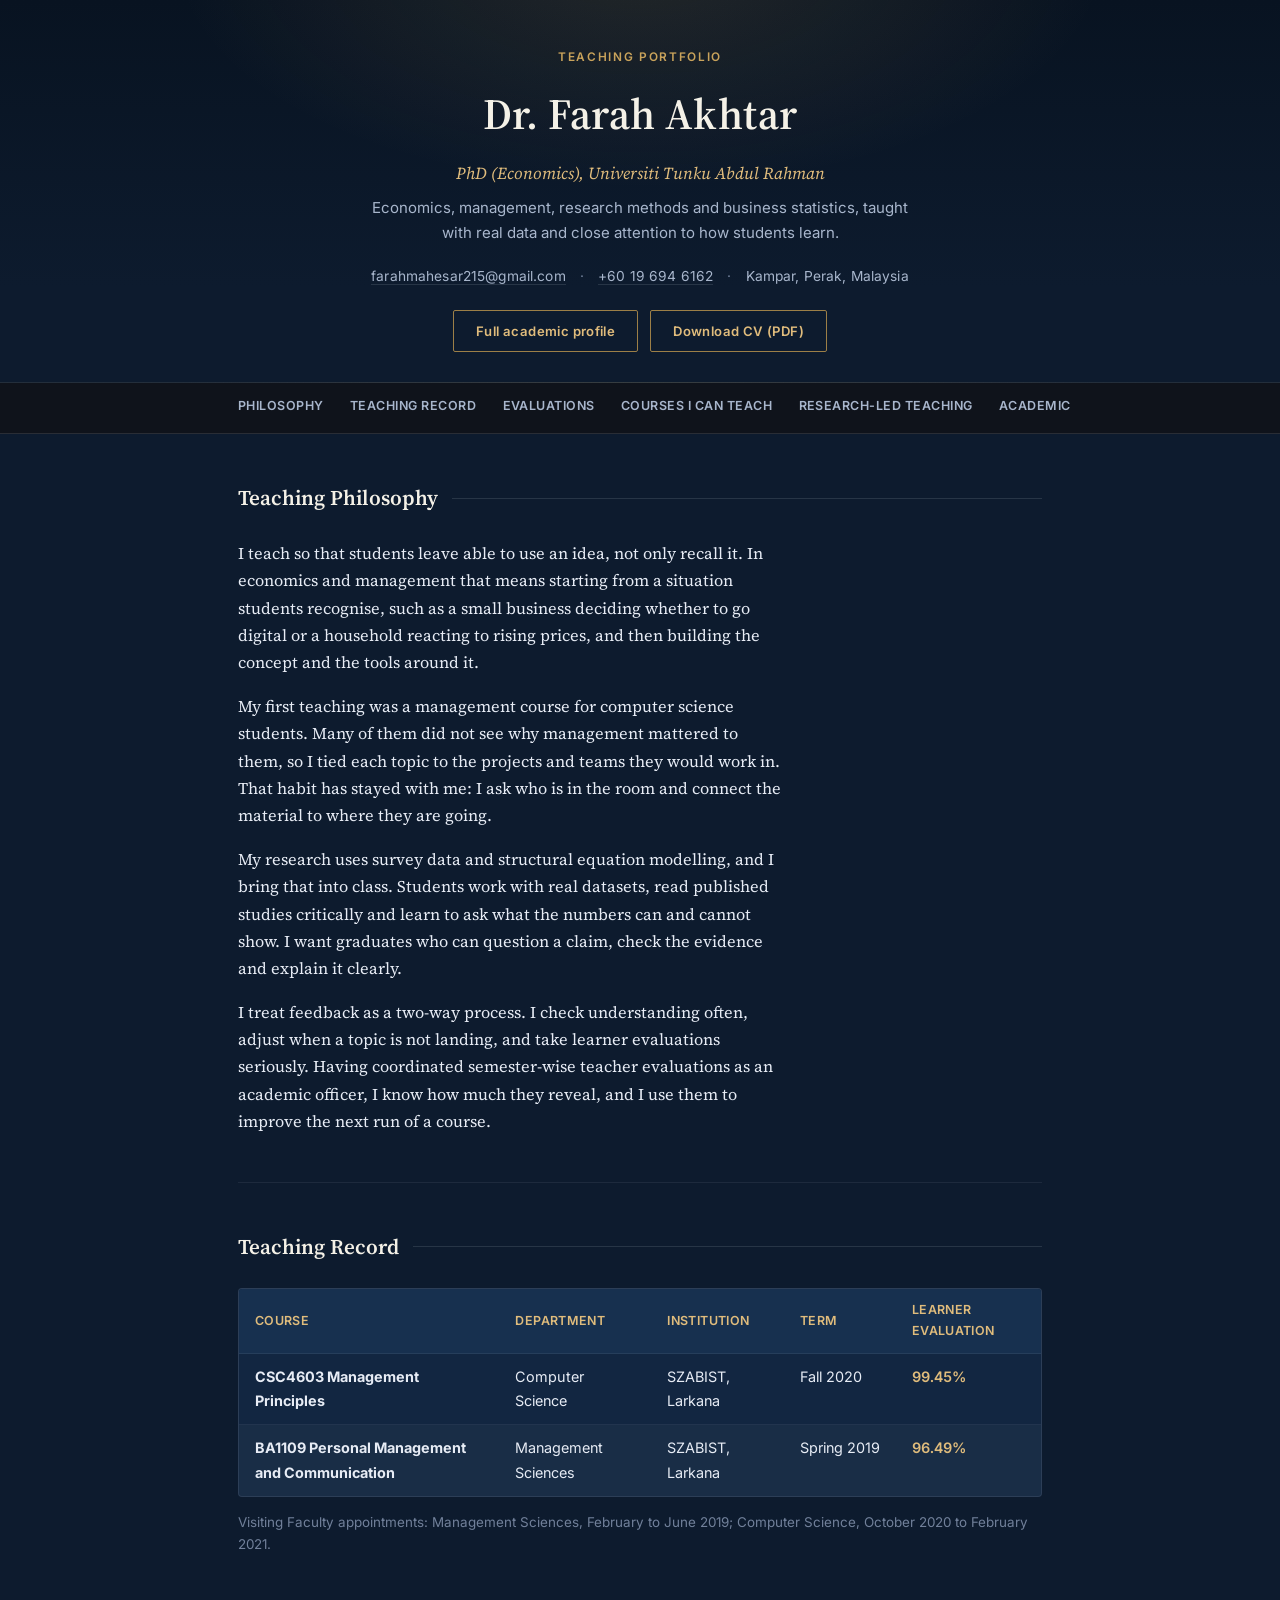
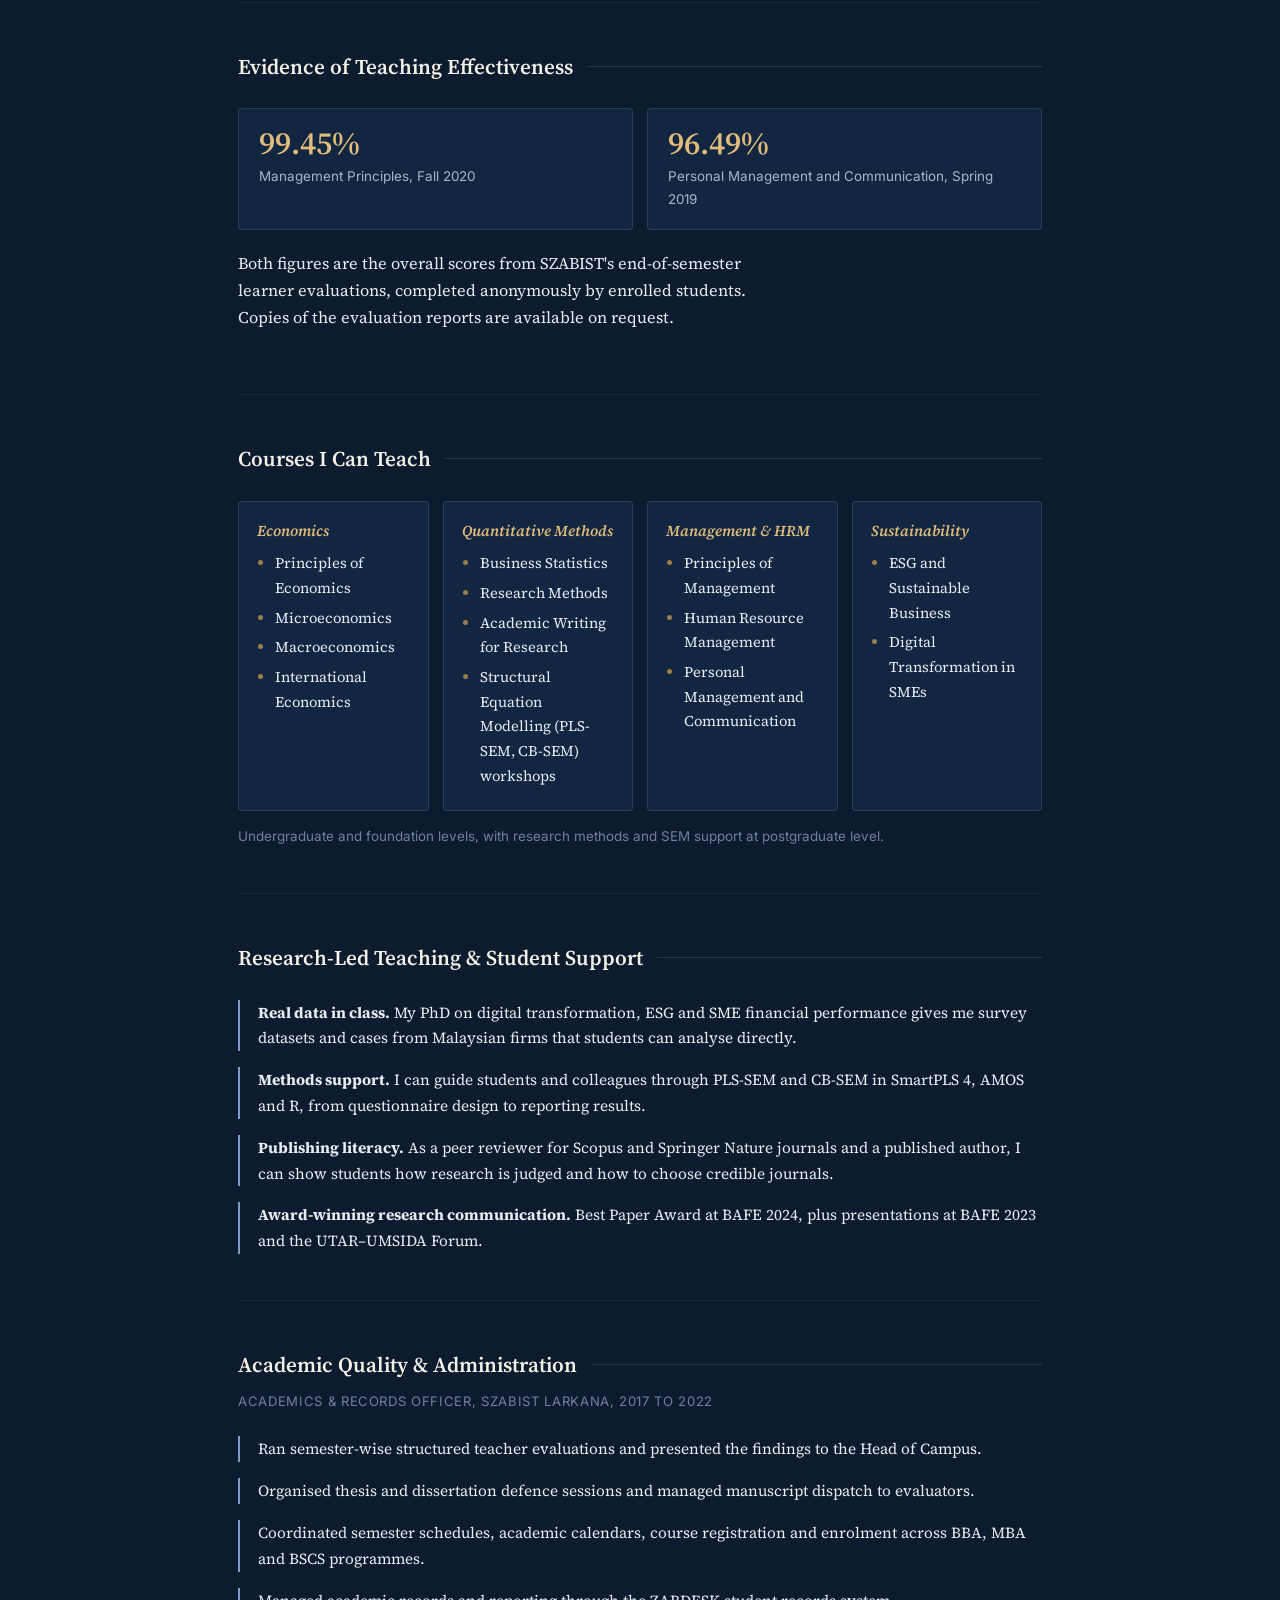
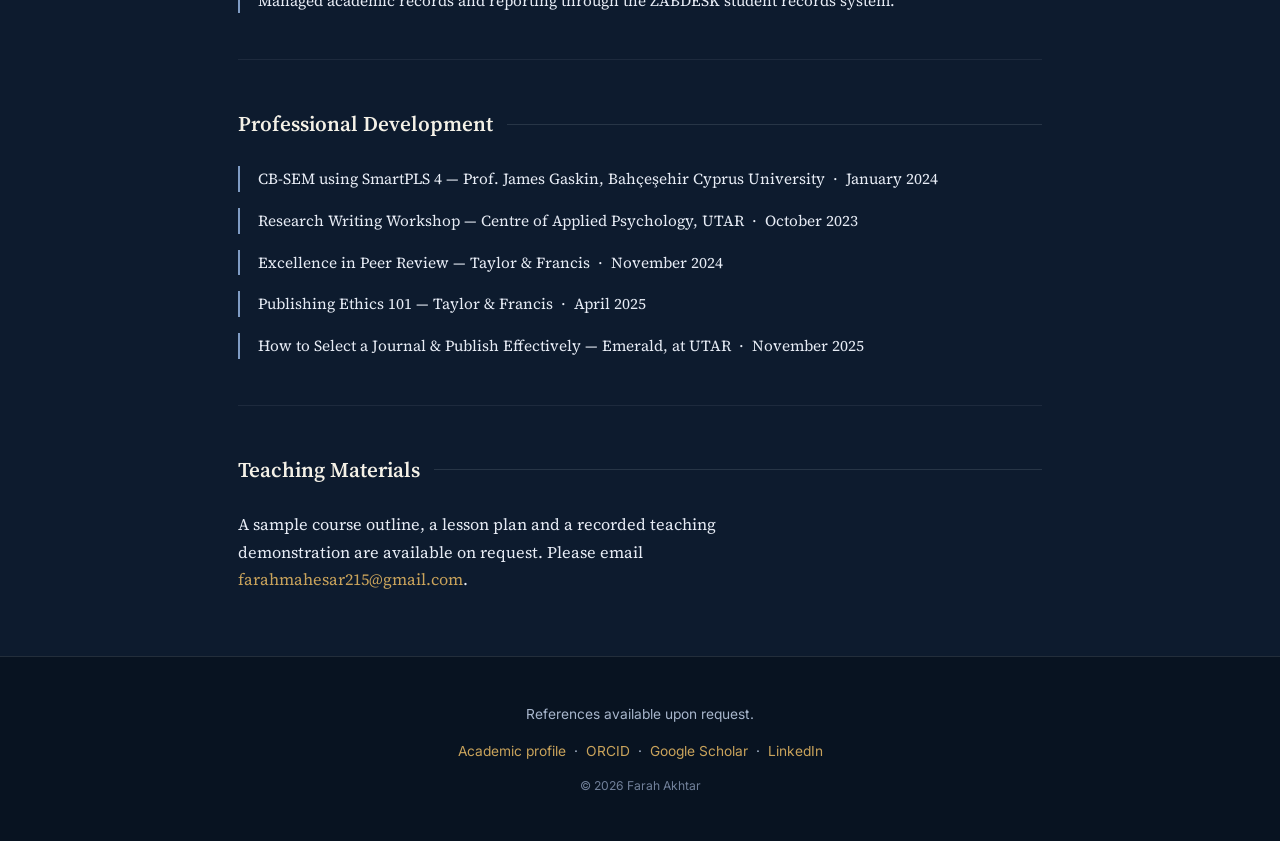
==== teaching.html @ a8b3e555 "Add teaching portfolio page and link it from the main profile Co-Authored-By: Claude Opus 5.5 <norep" ====
<!doctype html>
<html lang="en">
<head>
<meta charset="UTF-8">
<meta name="viewport" content="width=device-width, initial-scale=1.0">
<title>Farah Akhtar — Teaching Portfolio</title>
<meta name="description" content="Teaching portfolio of Dr. Farah Akhtar, PhD (Economics): teaching philosophy, teaching record, learner evaluations and courses she can teach.">
<link rel="preconnect" href="https://fonts.googleapis.com">
<link rel="preconnect" href="https://fonts.gstatic.com" crossorigin>
<link href="https://fonts.googleapis.com/css2?family=Source+Serif+4:ital,opsz,wght@0,8..60,400;0,8..60,500;0,8..60,600;0,8..60,700;1,8..60,400;1,8..60,500&family=Inter:wght@400;500;600&display=swap" rel="stylesheet">
<link rel="stylesheet" href="style.css">
<link rel="icon" href="data:image/svg+xml,<svg xmlns=%22http://www.w3.org/2000/svg%22 viewBox=%220 0 100 100%22><text y=%22.9em%22 font-size=%2290%22>📊</text></svg>">
</head>
<body>

<header class="hero hero--compact">
  <div class="wrap hero-inner">
    <p class="eyebrow">Teaching Portfolio</p>
    <h1>Dr. Farah Akhtar</h1>
    <p class="post">PhD (Economics), Universiti Tunku Abdul Rahman</p>
    <p class="tagline">Economics, management, research methods and business statistics, taught with real data and close attention to how students learn.</p>

    <p class="contact-line">
      <a href="mailto:farahmahesar215@gmail.com">farahmahesar215@gmail.com</a>
      <span aria-hidden="true">&middot;</span>
      <a href="tel:+60196946162">+60 19 694 6162</a>
      <span aria-hidden="true">&middot;</span>
      Kampar, Perak, Malaysia
    </p>

    <p class="hero-actions">
      <a class="resume-btn" href="index.html">Full academic profile</a>
      <a class="resume-btn" href="Farah-Akhtar-CV.pdf" download>Download CV (PDF)</a>
    </p>
  </div>
</header>

<nav class="subnav">
  <div class="wrap subnav-inner">
    <a href="#philosophy">Philosophy</a>
    <a href="#record">Teaching Record</a>
    <a href="#evidence">Evaluations</a>
    <a href="#courses">Courses I Can Teach</a>
    <a href="#research-led">Research-Led Teaching</a>
    <a href="#quality">Academic Quality</a>
    <a href="#development">Development</a>
    <a href="#materials">Materials</a>
  </div>
</nav>

<main class="wrap">

  <section id="philosophy" class="section">
    <h2>Teaching Philosophy</h2>
    <div class="prose">
      <p>
        I teach so that students leave able to use an idea, not only recall it. In economics and management
        that means starting from a situation students recognise, such as a small business deciding whether to
        go digital or a household reacting to rising prices, and then building the concept and the tools
        around it.
      </p>
      <p>
        My first teaching was a management course for computer science students. Many of them did not see why
        management mattered to them, so I tied each topic to the projects and teams they would work in. That
        habit has stayed with me: I ask who is in the room and connect the material to where they are going.
      </p>
      <p>
        My research uses survey data and structural equation modelling, and I bring that into class. Students
        work with real datasets, read published studies critically and learn to ask what the numbers can and
        cannot show. I want graduates who can question a claim, check the evidence and explain it clearly.
      </p>
      <p>
        I treat feedback as a two-way process. I check understanding often, adjust when a topic is not landing,
        and take learner evaluations seriously. Having coordinated semester-wise teacher evaluations as an
        academic officer, I know how much they reveal, and I use them to improve the next run of a course.
      </p>
    </div>
  </section>

  <section id="record" class="section">
    <h2>Teaching Record</h2>
    <div class="table-wrap"><table>
      <thead>
        <tr><th>Course</th><th>Department</th><th>Institution</th><th>Term</th><th>Learner evaluation</th></tr>
      </thead>
      <tbody>
        <tr>
          <td><strong>CSC4603 Management Principles</strong></td>
          <td>Computer Science</td>
          <td>SZABIST, Larkana</td>
          <td class="nowrap">Fall 2020</td>
          <td class="metric-cell">99.45%</td>
        </tr>
        <tr>
          <td><strong>BA1109 Personal Management and Communication</strong></td>
          <td>Management Sciences</td>
          <td>SZABIST, Larkana</td>
          <td class="nowrap">Spring 2019</td>
          <td class="metric-cell">96.49%</td>
        </tr>
      </tbody>
    </table></div>
    <p class="note">Visiting Faculty appointments: Management Sciences, February to June 2019; Computer Science, October 2020 to February 2021.</p>
  </section>

  <section id="evidence" class="section">
    <h2>Evidence of Teaching Effectiveness</h2>
    <div class="stat-row">
      <div class="stat-card">
        <span class="stat-num">99.45%</span>
        <span class="stat-label">Management Principles, Fall 2020</span>
      </div>
      <div class="stat-card">
        <span class="stat-num">96.49%</span>
        <span class="stat-label">Personal Management and Communication, Spring 2019</span>
      </div>
    </div>
    <p class="summary-text">
      Both figures are the overall scores from SZABIST's end-of-semester learner evaluations, completed
      anonymously by enrolled students. Copies of the evaluation reports are available on request.
    </p>
  </section>

  <section id="courses" class="section">
    <h2>Courses I Can Teach</h2>
    <div class="course-grid">
      <div class="course-group">
        <h3>Economics</h3>
        <ul>
          <li>Principles of Economics</li>
          <li>Microeconomics</li>
          <li>Macroeconomics</li>
          <li>International Economics</li>
        </ul>
      </div>
      <div class="course-group">
        <h3>Quantitative Methods</h3>
        <ul>
          <li>Business Statistics</li>
          <li>Research Methods</li>
          <li>Academic Writing for Research</li>
          <li>Structural Equation Modelling (PLS-SEM, CB-SEM) workshops</li>
        </ul>
      </div>
      <div class="course-group">
        <h3>Management &amp; HRM</h3>
        <ul>
          <li>Principles of Management</li>
          <li>Human Resource Management</li>
          <li>Personal Management and Communication</li>
        </ul>
      </div>
      <div class="course-group">
        <h3>Sustainability</h3>
        <ul>
          <li>ESG and Sustainable Business</li>
          <li>Digital Transformation in SMEs</li>
        </ul>
      </div>
    </div>
    <p class="note">Undergraduate and foundation levels, with research methods and SEM support at postgraduate level.</p>
  </section>

  <section id="research-led" class="section">
    <h2>Research-Led Teaching &amp; Student Support</h2>
    <ul class="award-list">
      <li><strong>Real data in class.</strong> My PhD on digital transformation, ESG and SME financial performance gives me survey datasets and cases from Malaysian firms that students can analyse directly.</li>
      <li><strong>Methods support.</strong> I can guide students and colleagues through PLS-SEM and CB-SEM in SmartPLS 4, AMOS and R, from questionnaire design to reporting results.</li>
      <li><strong>Publishing literacy.</strong> As a peer reviewer for Scopus and Springer Nature journals and a published author, I can show students how research is judged and how to choose credible journals.</li>
      <li><strong>Award-winning research communication.</strong> Best Paper Award at BAFE 2024, plus presentations at BAFE 2023 and the UTAR–UMSIDA Forum.</li>
    </ul>
  </section>

  <section id="quality" class="section">
    <h2>Academic Quality &amp; Administration</h2>
    <p class="section-sub">Academics &amp; Records Officer, SZABIST Larkana, 2017 to 2022</p>
    <ul class="award-list">
      <li>Ran semester-wise structured teacher evaluations and presented the findings to the Head of Campus.</li>
      <li>Organised thesis and dissertation defence sessions and managed manuscript dispatch to evaluators.</li>
      <li>Coordinated semester schedules, academic calendars, course registration and enrolment across BBA, MBA and BSCS programmes.</li>
      <li>Managed academic records and reporting through the ZABDESK student records system.</li>
    </ul>
  </section>

  <section id="development" class="section">
    <h2>Professional Development</h2>
    <ul class="award-list">
      <li>CB-SEM using SmartPLS 4 — Prof. James Gaskin, Bahçeşehir Cyprus University &nbsp;·&nbsp; January 2024</li>
      <li>Research Writing Workshop — Centre of Applied Psychology, UTAR &nbsp;·&nbsp; October 2023</li>
      <li>Excellence in Peer Review — Taylor &amp; Francis &nbsp;·&nbsp; November 2024</li>
      <li>Publishing Ethics 101 — Taylor &amp; Francis &nbsp;·&nbsp; April 2025</li>
      <li>How to Select a Journal &amp; Publish Effectively — Emerald, at UTAR &nbsp;·&nbsp; November 2025</li>
    </ul>
  </section>

  <section id="materials" class="section">
    <h2>Teaching Materials</h2>
    <p class="summary-text">
      A sample course outline, a lesson plan and a recorded teaching demonstration are available on request.
      Please email <a href="mailto:farahmahesar215@gmail.com">farahmahesar215@gmail.com</a>.
    </p>
  </section>

</main>

<footer class="site-footer">
  <div class="wrap">
    <p>References available upon request.</p>
    <p>
      <a href="index.html">Academic profile</a>
      &nbsp;·&nbsp;
      <a href="https://orcid.org/0009-0002-9436-4413" target="_blank" rel="noopener">ORCID</a>
      &nbsp;·&nbsp;
      <a href="https://scholar.google.com/citations?user=clqoToMAAAAJ&hl=en" target="_blank" rel="noopener">Google Scholar</a>
      &nbsp;·&nbsp;
      <a href="https://www.linkedin.com/in/farah-akhtar-ph-d-1b116936" target="_blank" rel="noopener">LinkedIn</a>
    </p>
    <p class="fine">&copy; <span id="year"></span> Farah Akhtar</p>
  </div>
</footer>

<script>document.getElementById('year').textContent = new Date().getFullYear();</script>
</body>
</html>
---- style.css ----
:root{
  --bg:#0d1b2e;
  --bg-alt:#122641;
  --bg-elevated:#17304f;
  --ink:#e7ecf5;
  --ink-soft:#a8b6cc;
  --ink-faint:#71809a;
  --gold:#c9a35b;
  --gold-bright:#e0bc7c;
  --gold-soft:#9c7f47;
  --rose:#7f9cc4;
  --line:rgba(231,236,245,.12);
  --line-soft:rgba(231,236,245,.07);
  --black:#081321;
  --max:860px;
  --radius:4px;
}

*{box-sizing:border-box}
html{scroll-behavior:smooth}
body{
  margin:0;
  background:var(--bg);
  color:var(--ink);
  font-family:'Source Serif 4',Georgia,'Times New Roman',serif;
  font-size:16px;
  line-height:1.68;
  -webkit-font-smoothing:antialiased;
}
h1,h2,h3{font-family:'Source Serif 4',Georgia,serif; margin:0; color:var(--ink); font-weight:600}
a{color:var(--gold); text-decoration:none; border-bottom:1px solid transparent}
a:hover{color:var(--gold-bright); border-bottom-color:var(--gold-bright)}
.wrap{max-width:var(--max); margin:0 auto; padding:0 28px}
.sans{font-family:'Inter',-apple-system,sans-serif}

/* ---------- Hero ---------- */
.hero{
  background:
    radial-gradient(720px 360px at 50% -12%, rgba(201,163,91,.14), transparent 65%),
    linear-gradient(180deg, var(--black), var(--bg) 75%);
  border-bottom:1px solid var(--line);
  padding:60px 0 34px;
}
.hero-inner{text-align:center}
.hero h1{
  font-size:clamp(2rem,4.5vw,2.7rem);
  font-weight:600;
  letter-spacing:.01em;
  color:#f4f1e7;
}
.post{
  margin:10px 0 2px;
  font-size:1.05rem;
  font-style:italic;
  color:var(--gold-bright);
}
.tagline{
  margin:6px auto 0;
  max-width:560px;
  color:var(--ink-soft);
  font-size:.94rem;
  font-family:'Inter',sans-serif;
}
.contact-line{
  font-family:'Inter',sans-serif;
  margin:20px 0 0;
  font-size:.86rem;
  color:var(--ink-soft);
  letter-spacing:.01em;
}
.contact-line span{color:var(--ink-faint); margin:0 10px}
.contact-line a{color:var(--ink-soft); border-bottom:1px solid var(--line)}
.contact-line a:hover{color:var(--gold-bright); border-bottom-color:var(--gold-bright)}
.contact-line.links{margin-top:8px}

.resume-btn{
  display:inline-block;
  margin-top:26px;
  font-family:'Inter',sans-serif;
  font-size:.82rem;
  font-weight:600;
  letter-spacing:.03em;
  color:var(--gold-bright);
  background:transparent;
  border:1px solid var(--gold-soft);
  border-radius:2px;
  padding:9px 22px;
  transition:background .15s ease, color .15s ease;
}
.resume-btn:hover{
  color:var(--black);
  background:var(--gold);
  border-color:var(--gold);
  border-bottom:1px solid var(--gold);
  text-decoration:none;
}

/* ---------- Subnav ---------- */
.subnav{
  position:sticky; top:0; z-index:20;
  background:rgba(17,19,25,.92);
  backdrop-filter:saturate(160%) blur(6px);
  border-bottom:1px solid var(--line);
}
.subnav-inner{
  display:flex; gap:26px; overflow-x:auto;
  padding:13px 28px;
  scrollbar-width:none;
  font-family:'Inter',sans-serif;
}
.subnav-inner::-webkit-scrollbar{display:none}
.subnav a{
  color:var(--ink-soft);
  font-size:.78rem;
  font-weight:600;
  letter-spacing:.04em;
  text-transform:uppercase;
  white-space:nowrap;
  border-bottom:1px solid transparent;
  padding-bottom:2px;
}
.subnav a:hover{color:var(--gold-bright); border-bottom-color:var(--gold-bright)}

/* ---------- Sections ---------- */
main{padding-bottom:20px}
.section{
  padding:46px 0;
  border-bottom:1px solid var(--line-soft);
}
.section:last-of-type{border-bottom:none}
.section h2{
  font-size:1.32rem;
  margin-bottom:24px;
  font-weight:600;
  display:flex;
  align-items:center;
  gap:14px;
  color:#f4f1e7;
}
.section h2::after{
  content:"";
  flex:1;
  height:1px;
  background:var(--line);
}
.section-sub{
  font-family:'Inter',sans-serif;
  color:var(--ink-faint);
  font-size:.82rem;
  text-transform:uppercase;
  letter-spacing:.05em;
  margin-top:-16px;
  margin-bottom:24px;
}
.summary-text{font-size:1.02rem; color:var(--ink); max-width:68ch}

/* ---------- Education ---------- */
.edu-item{
  padding:0 0 22px;
  margin-bottom:22px;
  border-bottom:1px dashed var(--line);
}
.edu-item:last-child{border-bottom:none; margin-bottom:0; padding-bottom:0}
.edu-item--compact{padding-bottom:14px; margin-bottom:14px}
.edu-head{display:flex; align-items:baseline; justify-content:space-between; gap:12px; flex-wrap:wrap}
.edu-item h3{font-size:1.08rem; font-weight:600}
.edu-meta{
  font-family:'Inter',sans-serif;
  color:var(--ink-soft);
  font-size:.85rem;
  margin:5px 0 10px;
}
.edu-note{color:var(--ink-faint); font-size:.88rem; font-family:'Inter',sans-serif}
.pill{
  font-family:'Inter',sans-serif;
  color:var(--gold-bright);
  font-size:.74rem;
  font-weight:600;
  letter-spacing:.04em;
  text-transform:uppercase;
  white-space:nowrap;
}

/* ---------- Tables ---------- */
.table-wrap{overflow-x:auto; border:1px solid var(--line); border-radius:var(--radius); background:var(--bg-alt)}
table{width:100%; border-collapse:collapse; font-size:.9rem; font-family:'Inter',sans-serif}
thead th{
  background:var(--bg-elevated);
  color:var(--gold-bright);
  text-align:left;
  font-weight:600;
  font-size:.78rem;
  letter-spacing:.03em;
  text-transform:uppercase;
  padding:11px 16px;
}
tbody td{padding:11px 16px; border-top:1px solid var(--line-soft); vertical-align:top; color:var(--ink)}
tbody tr:nth-child(even){background:rgba(234,230,218,.03)}

/* ---------- Experience ---------- */
.subsection-title{
  font-size:1.02rem;
  margin:30px 0 16px;
  color:var(--gold-bright);
  font-style:italic;
}
.job{
  padding:0 0 24px;
  margin-bottom:24px;
  border-bottom:1px dashed var(--line);
}
.job:last-child{border-bottom:none; margin-bottom:0; padding-bottom:0}
.job--compact{padding-bottom:18px}
.job-head{display:flex; justify-content:space-between; align-items:baseline; gap:16px; flex-wrap:wrap; margin-bottom:12px}
.job h3{font-size:1.04rem; font-weight:600}
.job-org{
  font-family:'Inter',sans-serif;
  color:var(--gold-bright);
  font-size:.85rem;
  margin:3px 0 0;
  font-weight:500;
}
.dates{
  font-family:'Inter',sans-serif;
  color:var(--ink-faint);
  font-size:.8rem;
  font-weight:600;
  white-space:nowrap;
}
.job ul{margin:0; padding-left:22px}
.job li{margin-bottom:9px; color:var(--ink); font-size:.98rem}
.job li:last-child{margin-bottom:0}
.job li::marker{color:var(--gold-soft)}

/* ---------- Publications & Awards ---------- */
.pub-list{
  list-style:none;
  counter-reset:pub;
  margin:0; padding:0;
  display:flex; flex-direction:column; gap:18px;
}
.pub-list li{
  counter-increment:pub;
  position:relative;
  padding-left:34px;
  font-size:.96rem;
  color:var(--ink);
}
.pub-list li::before{
  content:"[" counter(pub) "]";
  position:absolute; left:0; top:0;
  font-family:'Inter',sans-serif;
  font-size:.82rem;
  font-weight:600;
  color:var(--gold);
}
.pub-list li a{font-family:'Inter',sans-serif; font-size:.82rem}
.pub-tag{
  display:block;
  margin-top:4px;
  font-family:'Inter',sans-serif;
  font-size:.76rem;
  font-weight:600;
  letter-spacing:.02em;
  color:var(--gold);
}

.award-list{list-style:none; margin:0; padding:0; display:flex; flex-direction:column; gap:16px}
.award-list li{
  padding-left:18px;
  border-left:2px solid var(--rose);
  font-size:.96rem;
  color:var(--ink);
}

/* ---------- Certifications ---------- */
.cert-grid{
  display:grid;
  grid-template-columns:repeat(auto-fill, minmax(270px,1fr));
  gap:0;
  border-top:1px solid var(--line-soft);
}
.cert{
  padding:14px 16px 14px 0;
  border-bottom:1px solid var(--line-soft);
}
.cert-date{
  display:block;
  font-family:'Inter',sans-serif;
  font-size:.7rem;
  font-weight:600;
  letter-spacing:.04em;
  text-transform:uppercase;
  color:var(--gold);
  margin-bottom:5px;
}
.cert p{margin:0; font-size:.87rem; color:var(--ink-soft); line-height:1.5}

/* ---------- Technical proficiencies ---------- */
.tech-group{margin-bottom:24px}
.tech-group h3{
  font-size:.92rem;
  margin-bottom:10px;
  color:var(--gold-bright);
  font-style:italic;
  font-weight:600;
}
.tech-group tbody td:first-child{font-weight:600; width:34%; color:var(--ink)}

/* ---------- Languages ---------- */
.lang-row{display:flex; flex-wrap:wrap; gap:0; border-top:1px solid var(--line-soft); border-left:1px solid var(--line-soft)}
.lang{
  flex:1 1 150px;
  padding:16px 20px;
  text-align:center;
  border-right:1px solid var(--line-soft);
  border-bottom:1px solid var(--line-soft);
  background:var(--bg-alt);
}
.lang span{display:block; font-weight:600; color:var(--ink); font-size:1rem}
.lang small{font-family:'Inter',sans-serif; color:var(--ink-faint); font-size:.76rem; letter-spacing:.03em; text-transform:uppercase}

/* ---------- Footer ---------- */
.site-footer{
  background:var(--black);
  color:var(--ink-soft);
  padding:32px 0;
  text-align:center;
  font-size:.86rem;
  font-family:'Inter',sans-serif;
  border-top:1px solid var(--line);
}
.site-footer a{color:var(--gold); border-bottom-color:transparent}
.site-footer a:hover{color:var(--gold-bright); border-bottom-color:var(--gold-bright)}
.site-footer .fine{color:var(--ink-faint); font-size:.76rem; margin-top:10px}

/* ---------- Teaching portfolio ---------- */
.hero--compact{padding:48px 0 30px}
.eyebrow{
  font-family:'Inter',sans-serif;
  font-size:.74rem;
  font-weight:600;
  letter-spacing:.14em;
  text-transform:uppercase;
  color:var(--gold);
  margin:0 0 10px;
}
.hero-actions{display:flex; justify-content:center; gap:12px; flex-wrap:wrap; margin:0}
.hero-actions .resume-btn{margin-top:22px}
.prose p{max-width:68ch; margin:0 0 16px; font-size:1.02rem}
.prose p:last-child{margin-bottom:0}
.note{font-family:'Inter',sans-serif; color:var(--ink-faint); font-size:.84rem; margin:14px 0 0}
.nowrap{white-space:nowrap}
.metric-cell{font-weight:600; color:var(--gold-bright); white-space:nowrap; font-variant-numeric:tabular-nums}
.stat-row{display:grid; grid-template-columns:repeat(auto-fit, minmax(220px,1fr)); gap:14px; margin-bottom:20px}
.stat-card{
  background:var(--bg-alt);
  border:1px solid var(--line);
  border-radius:var(--radius);
  padding:18px 20px;
  display:flex; flex-direction:column; gap:6px;
}
.stat-num{font-size:2rem; font-weight:600; color:var(--gold-bright); line-height:1; font-variant-numeric:tabular-nums}
.stat-label{font-family:'Inter',sans-serif; font-size:.84rem; color:var(--ink-soft)}
.course-grid{display:grid; grid-template-columns:repeat(auto-fit, minmax(190px,1fr)); gap:14px}
.course-group{background:var(--bg-alt); border:1px solid var(--line); border-radius:var(--radius); padding:16px 18px; min-width:0}
.course-group h3{font-size:.95rem; color:var(--gold-bright); font-style:italic; margin-bottom:8px}
.course-group ul{margin:0; padding-left:18px}
.course-group li{font-size:.92rem; margin-bottom:5px}
.course-group li::marker{color:var(--gold-soft)}
.hero-inner > .resume-btn + .resume-btn{margin-left:10px}
.portfolio-link{margin-top:22px; font-family:'Inter',sans-serif; font-size:.9rem; font-weight:600}

/* ---------- Responsive ---------- */
@media (max-width:640px){
  .hero{padding:40px 0 24px}
  .section{padding:34px 0}
  .job-head, .edu-head{flex-direction:column; align-items:flex-start}
  .lang{flex:1 1 45%}
}

/* ---------- Print ---------- */
@media print{
  .subnav{display:none}
  body{background:#fff; color:#000}
  .hero{background:#fff}
  .section{break-inside:avoid; border-bottom:none}
}
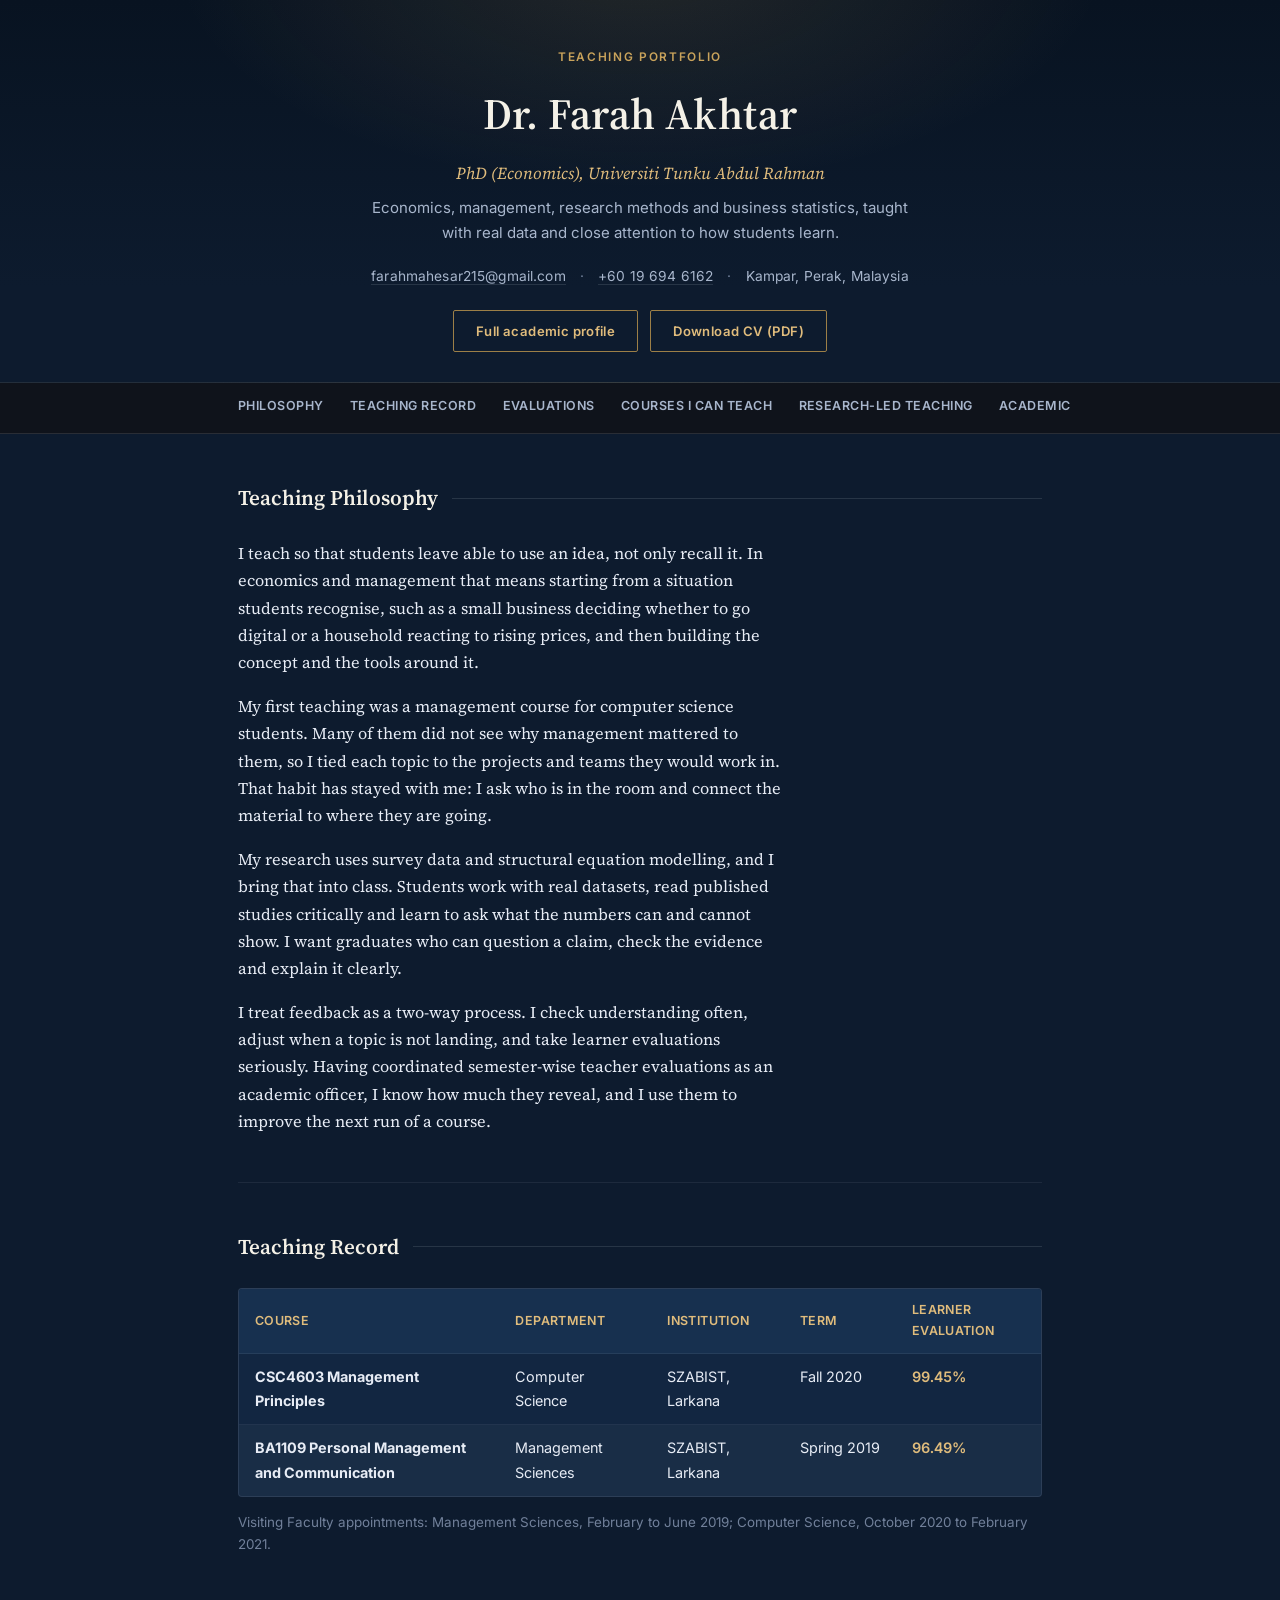
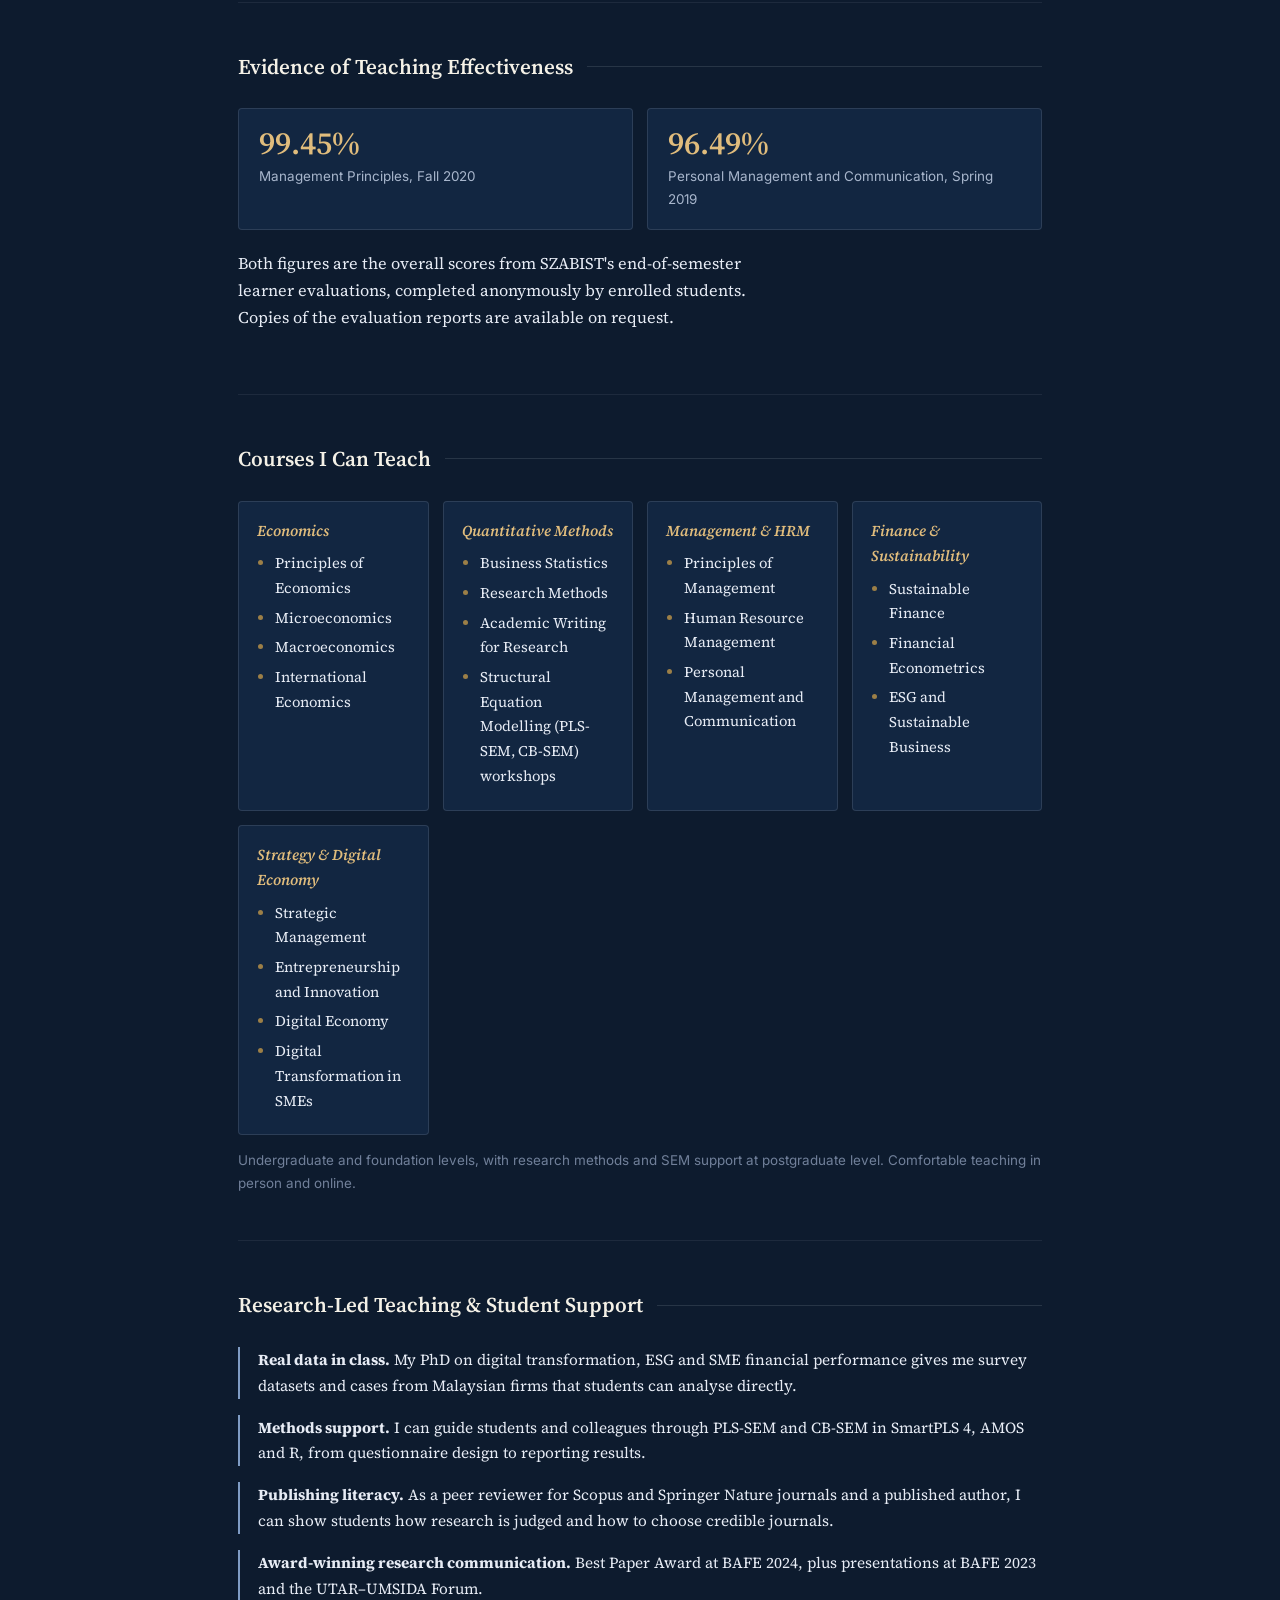
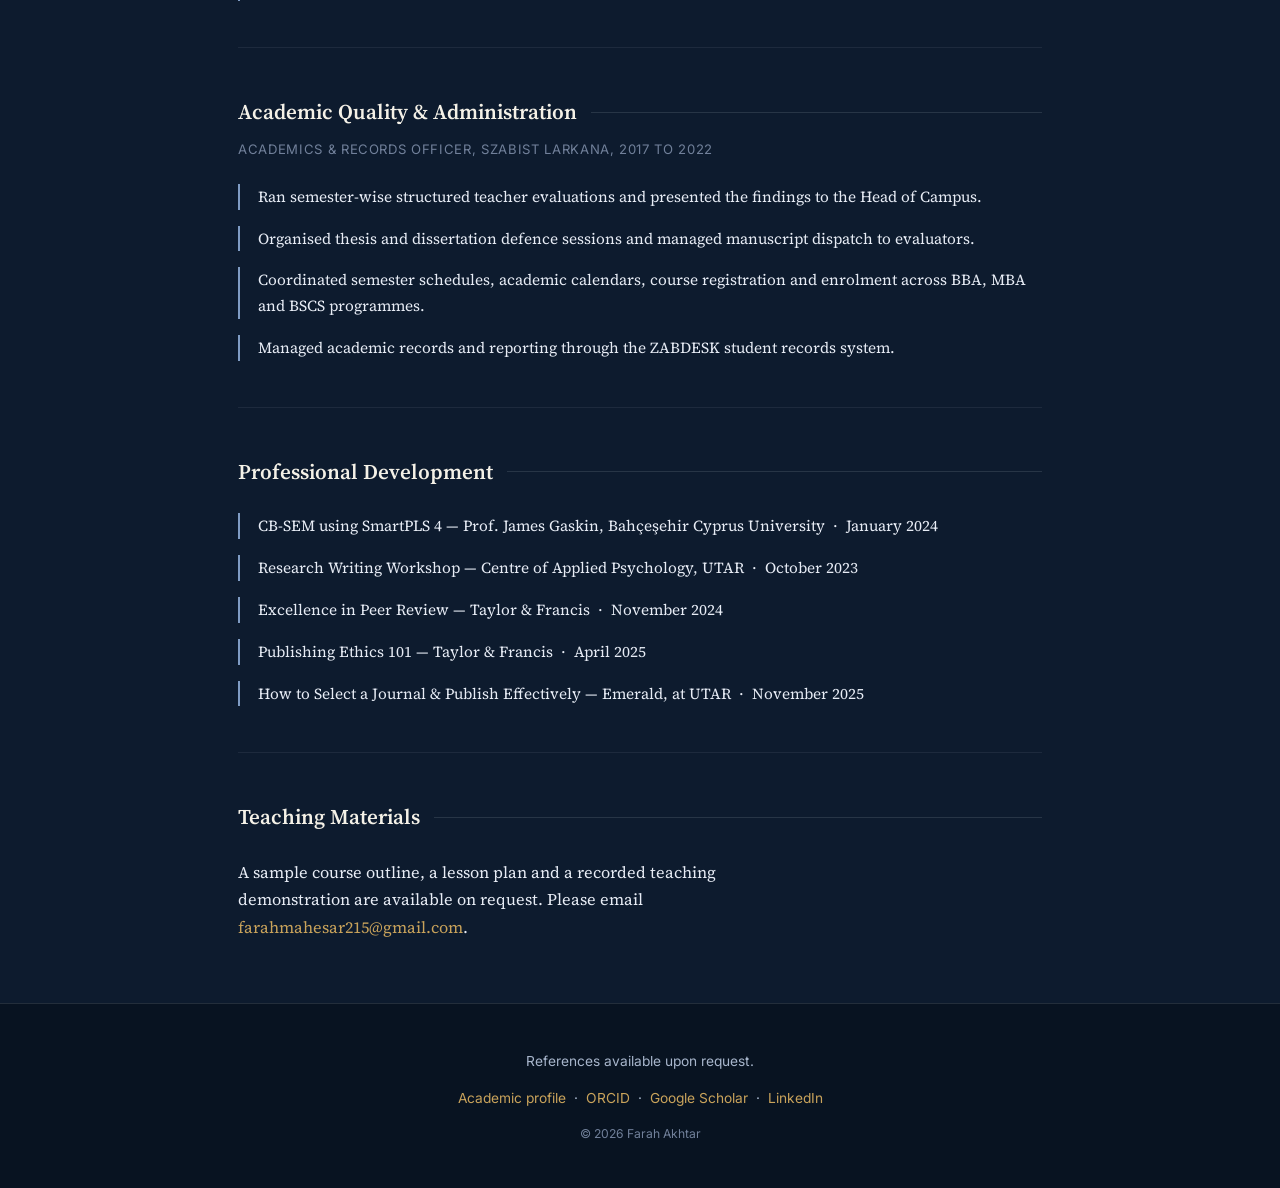
==== commit f812cc7d: "Bring site in line with latest CV details - Mark PhD as completed June 2026 - Add citations, manuscr" ====
--- a/teaching.html
+++ b/teaching.html
@@ -151,14 +151,24 @@
         </ul>
       </div>
       <div class="course-group">
-        <h3>Sustainability</h3>
-        <ul>
+        <h3>Finance &amp; Sustainability</h3>
+        <ul>
+          <li>Sustainable Finance</li>
+          <li>Financial Econometrics</li>
           <li>ESG and Sustainable Business</li>
+        </ul>
+      </div>
+      <div class="course-group">
+        <h3>Strategy &amp; Digital Economy</h3>
+        <ul>
+          <li>Strategic Management</li>
+          <li>Entrepreneurship and Innovation</li>
+          <li>Digital Economy</li>
           <li>Digital Transformation in SMEs</li>
         </ul>
       </div>
     </div>
-    <p class="note">Undergraduate and foundation levels, with research methods and SEM support at postgraduate level.</p>
+    <p class="note">Undergraduate and foundation levels, with research methods and SEM support at postgraduate level. Comfortable teaching in person and online.</p>
   </section>
 
   <section id="research-led" class="section">
--- a/style.css
+++ b/style.css
@@ -152,6 +152,7 @@
   margin-top:-16px;
   margin-bottom:24px;
 }
+.section-sub--spaced{margin-top:34px; margin-bottom:18px}
 .summary-text{font-size:1.02rem; color:var(--ink); max-width:68ch}
 
 /* ---------- Education ---------- */
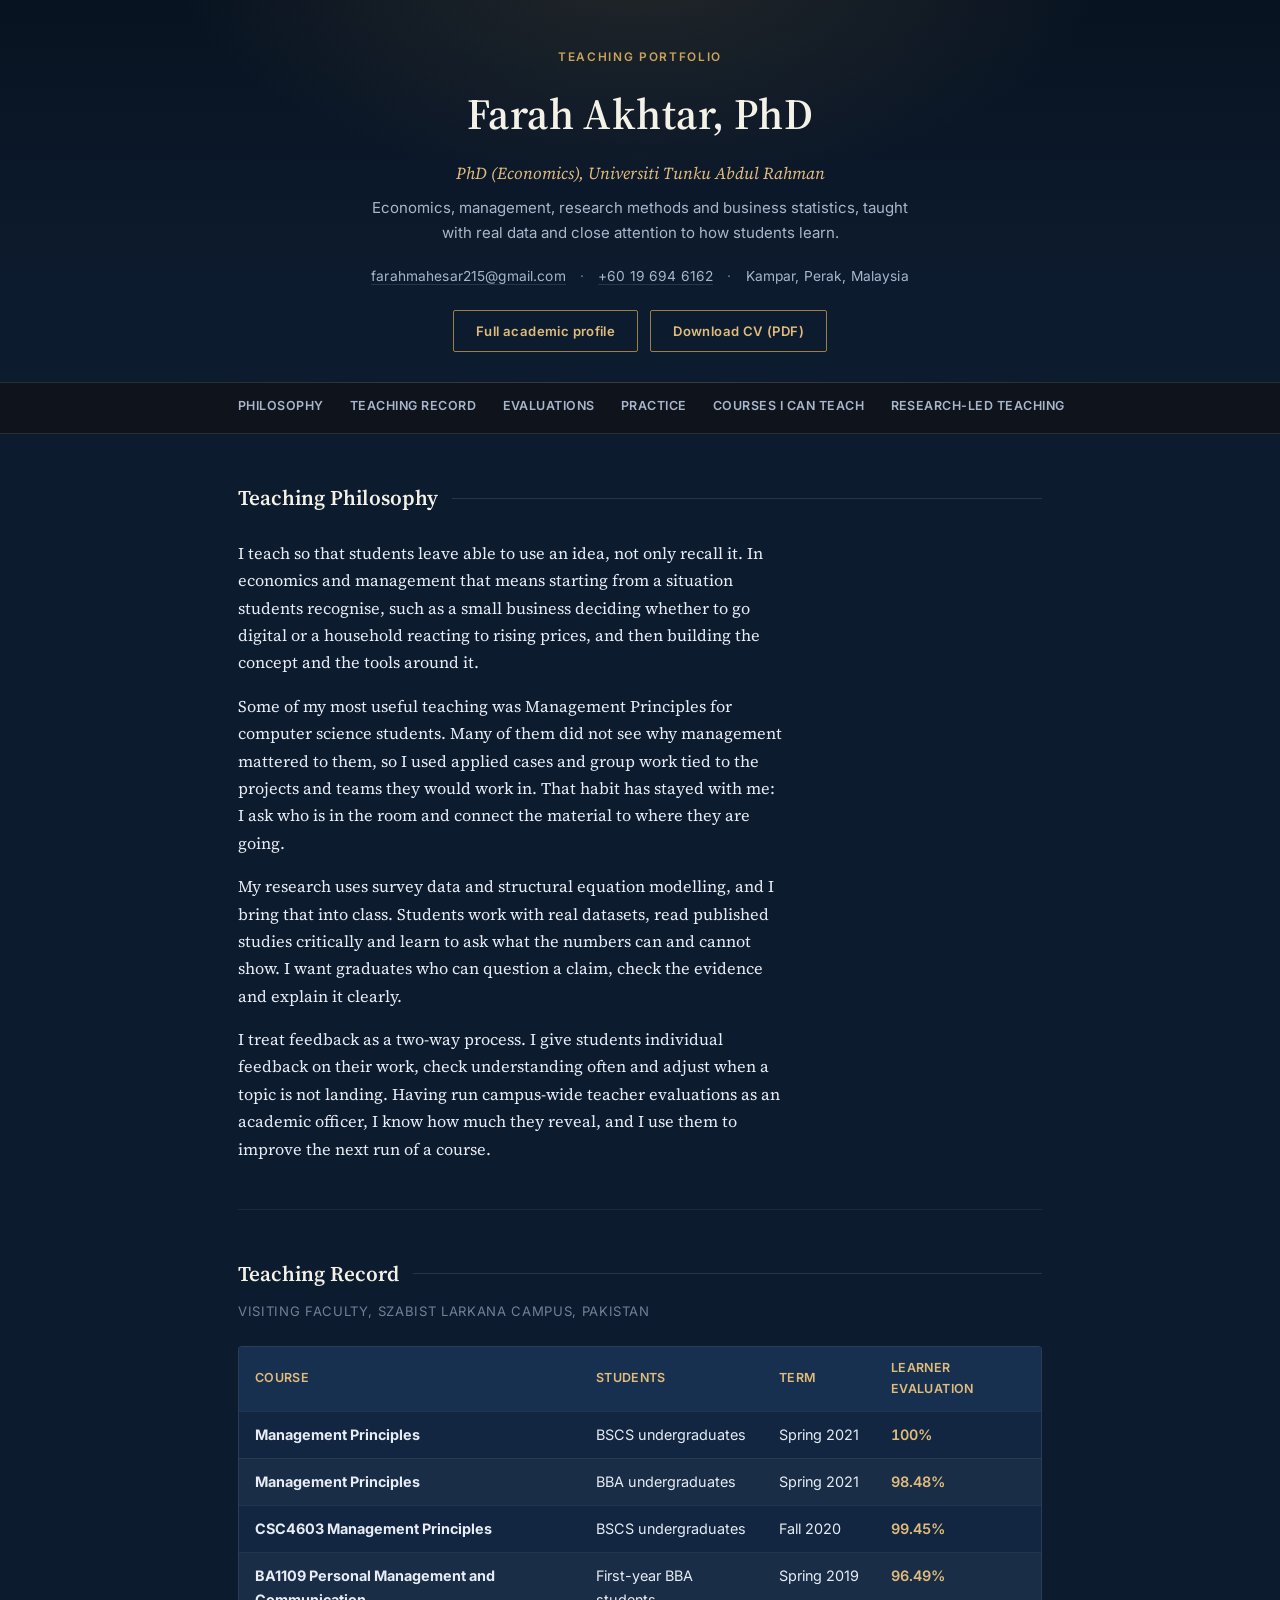
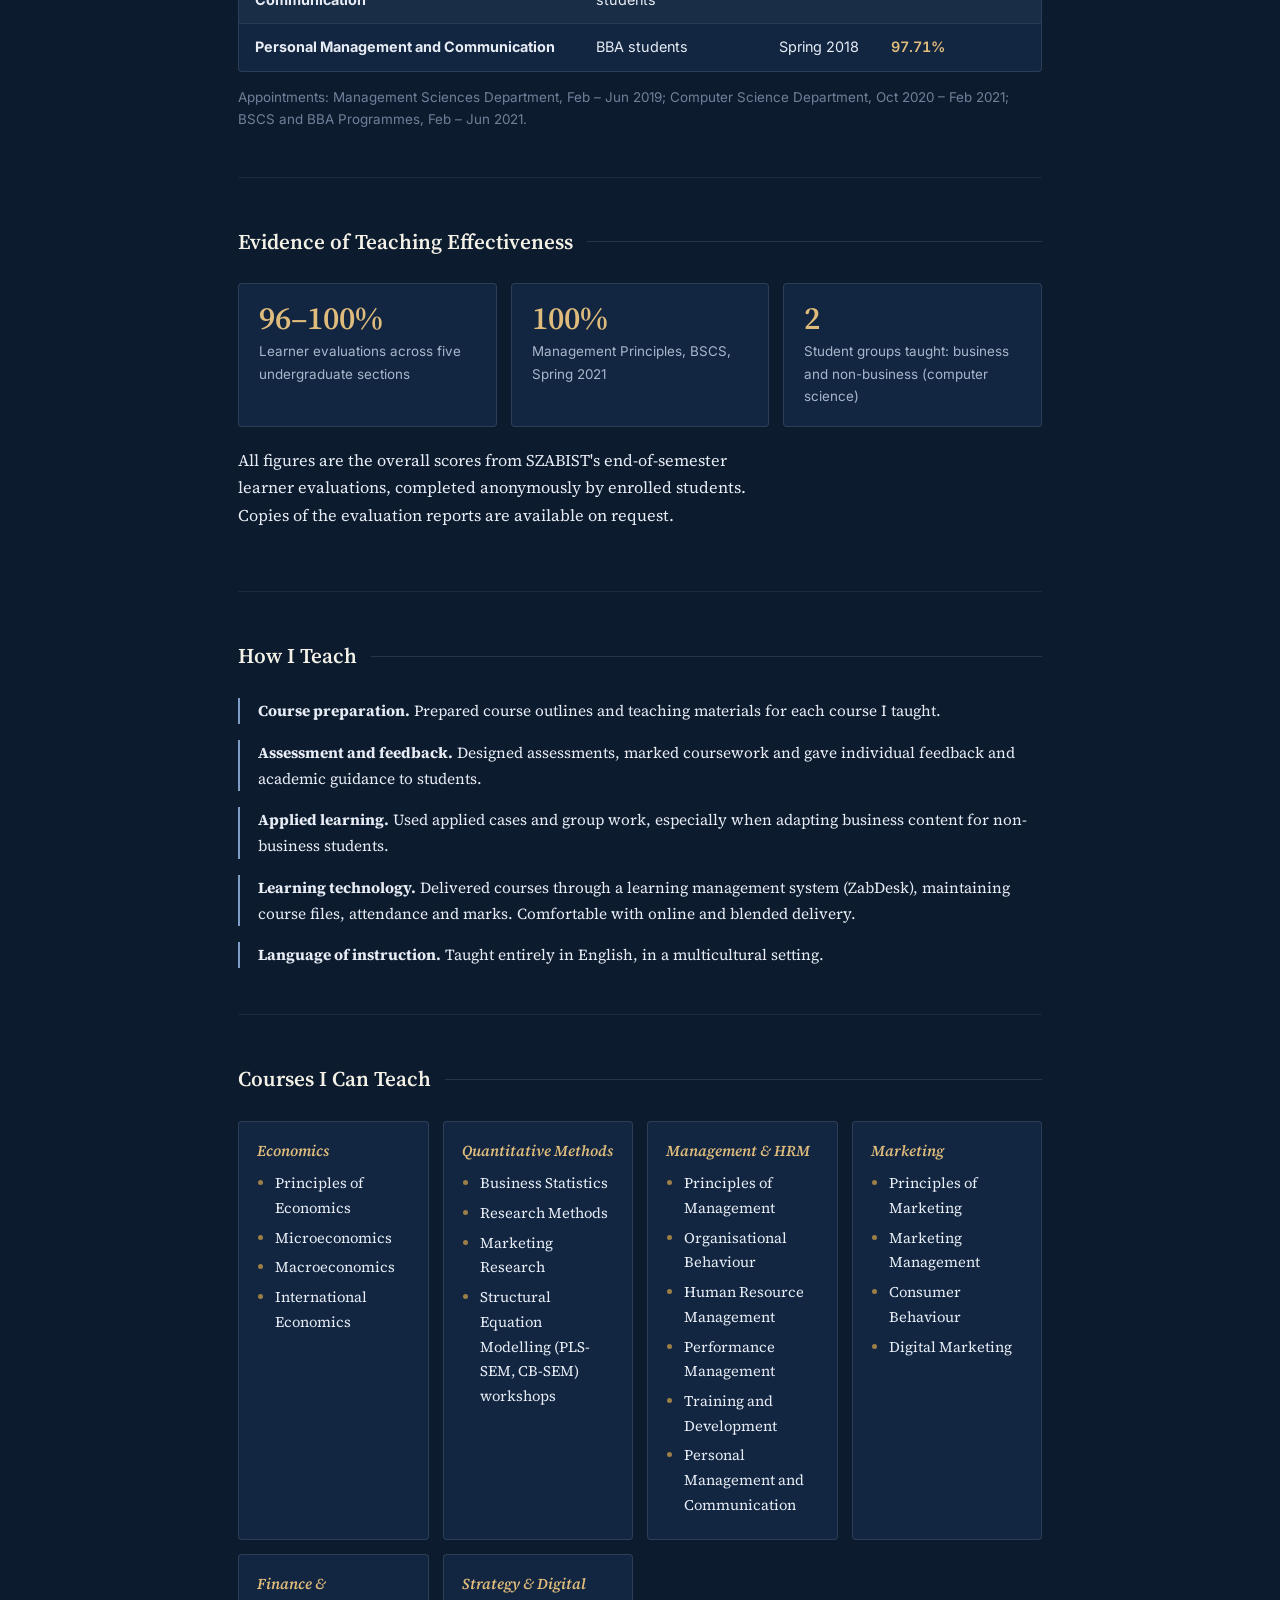
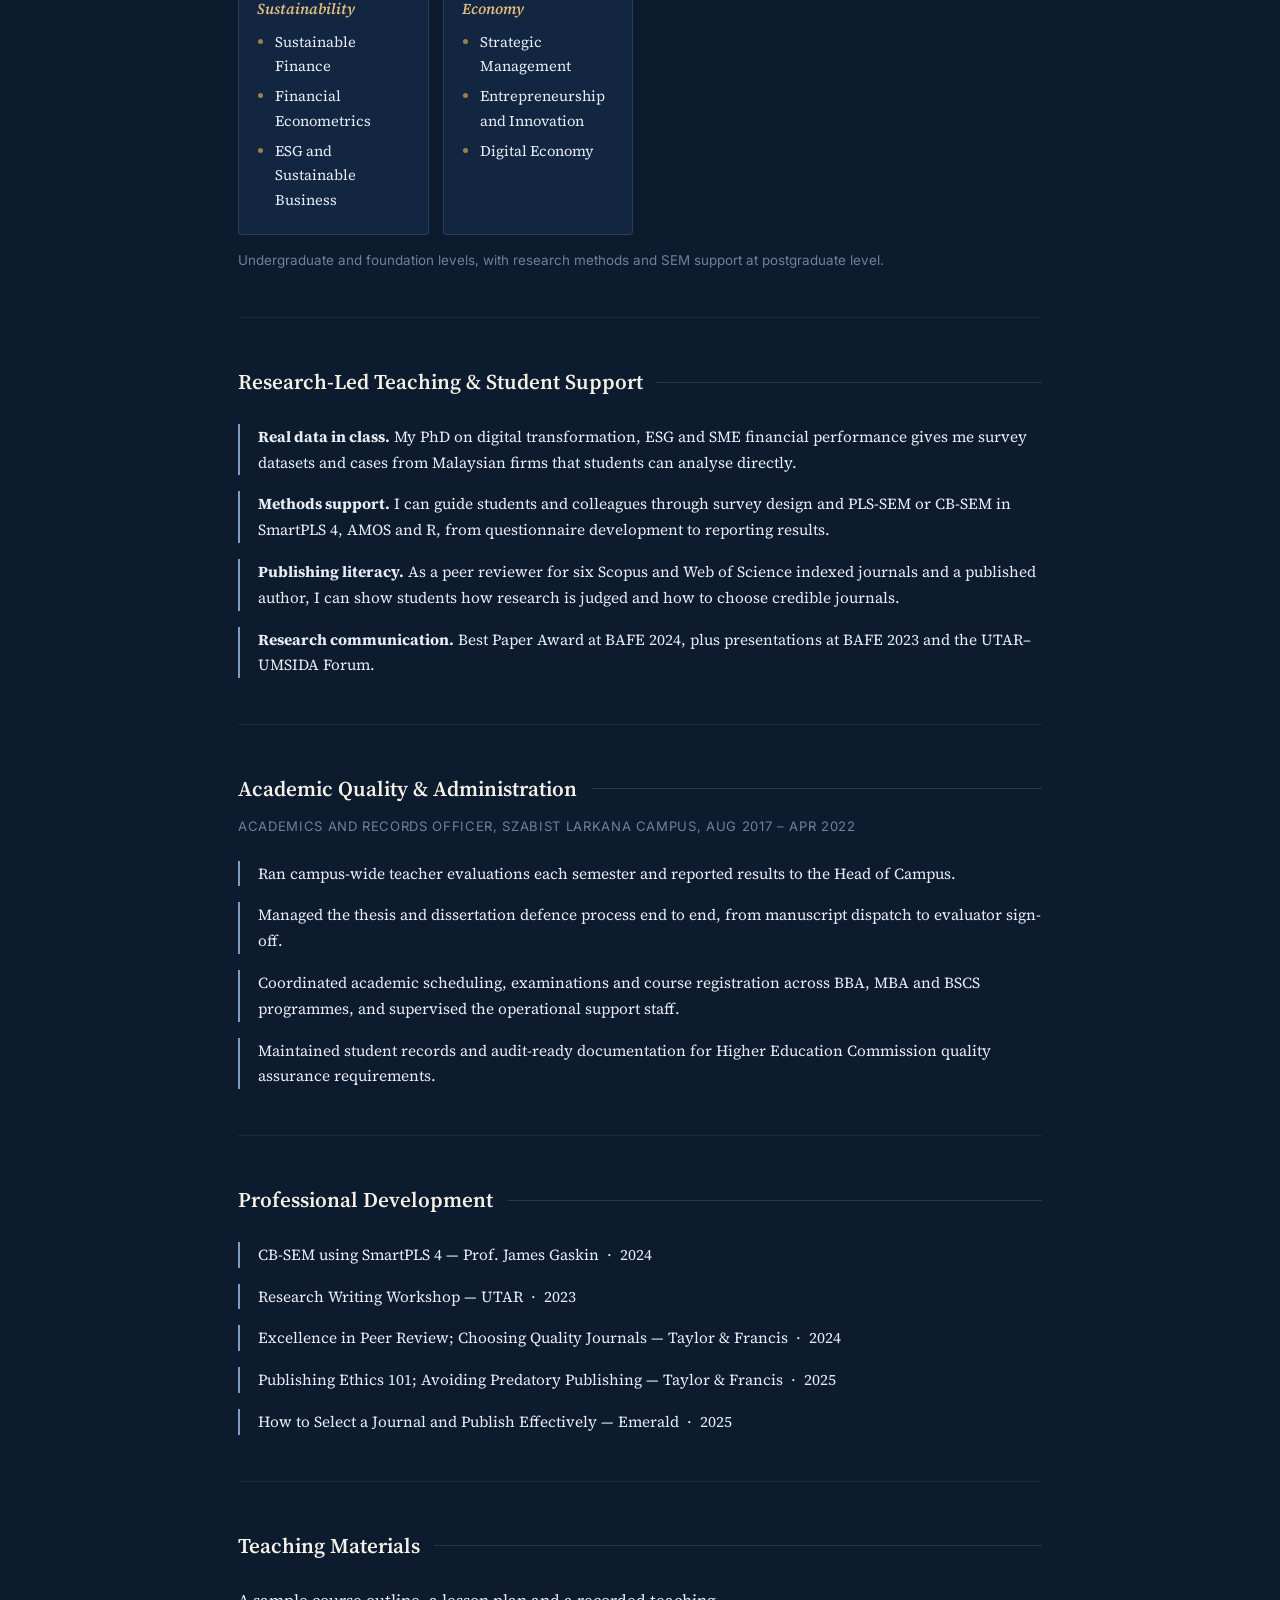
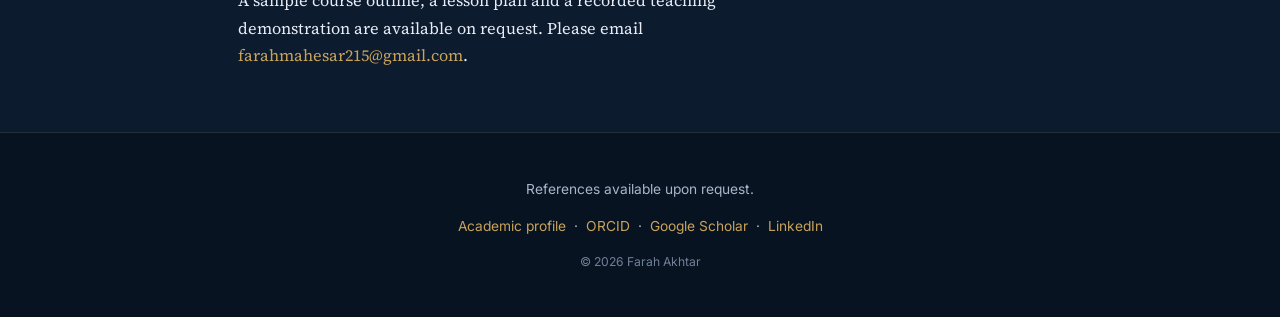
==== commit e2b36e41: "Rebuild site from the October 2026 CV and replace the CV PDF - Main page follows the master Resume_2" ====
--- a/teaching.html
+++ b/teaching.html
@@ -16,7 +16,7 @@
 <header class="hero hero--compact">
   <div class="wrap hero-inner">
     <p class="eyebrow">Teaching Portfolio</p>
-    <h1>Dr. Farah Akhtar</h1>
+    <h1>Farah Akhtar, PhD</h1>
     <p class="post">PhD (Economics), Universiti Tunku Abdul Rahman</p>
     <p class="tagline">Economics, management, research methods and business statistics, taught with real data and close attention to how students learn.</p>
 
@@ -40,6 +40,7 @@
     <a href="#philosophy">Philosophy</a>
     <a href="#record">Teaching Record</a>
     <a href="#evidence">Evaluations</a>
+    <a href="#practice">Practice</a>
     <a href="#courses">Courses I Can Teach</a>
     <a href="#research-led">Research-Led Teaching</a>
     <a href="#quality">Academic Quality</a>
@@ -60,9 +61,10 @@
         around it.
       </p>
       <p>
-        My first teaching was a management course for computer science students. Many of them did not see why
-        management mattered to them, so I tied each topic to the projects and teams they would work in. That
-        habit has stayed with me: I ask who is in the room and connect the material to where they are going.
+        Some of my most useful teaching was Management Principles for computer science students. Many of them
+        did not see why management mattered to them, so I used applied cases and group work tied to the projects
+        and teams they would work in. That habit has stayed with me: I ask who is in the room and connect the
+        material to where they are going.
       </p>
       <p>
         My research uses survey data and structural equation modelling, and I bring that into class. Students
@@ -70,55 +72,87 @@
         cannot show. I want graduates who can question a claim, check the evidence and explain it clearly.
       </p>
       <p>
-        I treat feedback as a two-way process. I check understanding often, adjust when a topic is not landing,
-        and take learner evaluations seriously. Having coordinated semester-wise teacher evaluations as an
-        academic officer, I know how much they reveal, and I use them to improve the next run of a course.
+        I treat feedback as a two-way process. I give students individual feedback on their work, check
+        understanding often and adjust when a topic is not landing. Having run campus-wide teacher evaluations
+        as an academic officer, I know how much they reveal, and I use them to improve the next run of a course.
       </p>
     </div>
   </section>
 
   <section id="record" class="section">
     <h2>Teaching Record</h2>
+    <p class="section-sub">Visiting Faculty, SZABIST Larkana Campus, Pakistan</p>
     <div class="table-wrap"><table>
       <thead>
-        <tr><th>Course</th><th>Department</th><th>Institution</th><th>Term</th><th>Learner evaluation</th></tr>
+        <tr><th>Course</th><th>Students</th><th>Term</th><th>Learner evaluation</th></tr>
       </thead>
       <tbody>
         <tr>
+          <td><strong>Management Principles</strong></td>
+          <td>BSCS undergraduates</td>
+          <td class="nowrap">Spring 2021</td>
+          <td class="metric-cell">100%</td>
+        </tr>
+        <tr>
+          <td><strong>Management Principles</strong></td>
+          <td>BBA undergraduates</td>
+          <td class="nowrap">Spring 2021</td>
+          <td class="metric-cell">98.48%</td>
+        </tr>
+        <tr>
           <td><strong>CSC4603 Management Principles</strong></td>
-          <td>Computer Science</td>
-          <td>SZABIST, Larkana</td>
+          <td>BSCS undergraduates</td>
           <td class="nowrap">Fall 2020</td>
           <td class="metric-cell">99.45%</td>
         </tr>
         <tr>
           <td><strong>BA1109 Personal Management and Communication</strong></td>
-          <td>Management Sciences</td>
-          <td>SZABIST, Larkana</td>
+          <td>First-year BBA students</td>
           <td class="nowrap">Spring 2019</td>
           <td class="metric-cell">96.49%</td>
         </tr>
+        <tr>
+          <td><strong>Personal Management and Communication</strong></td>
+          <td>BBA students</td>
+          <td class="nowrap">Spring 2018</td>
+          <td class="metric-cell">97.71%</td>
+        </tr>
       </tbody>
     </table></div>
-    <p class="note">Visiting Faculty appointments: Management Sciences, February to June 2019; Computer Science, October 2020 to February 2021.</p>
+    <p class="note">Appointments: Management Sciences Department, Feb – Jun 2019; Computer Science Department, Oct 2020 – Feb 2021; BSCS and BBA Programmes, Feb – Jun 2021.</p>
   </section>
 
   <section id="evidence" class="section">
     <h2>Evidence of Teaching Effectiveness</h2>
     <div class="stat-row">
       <div class="stat-card">
-        <span class="stat-num">99.45%</span>
-        <span class="stat-label">Management Principles, Fall 2020</span>
+        <span class="stat-num">96–100%</span>
+        <span class="stat-label">Learner evaluations across five undergraduate sections</span>
       </div>
       <div class="stat-card">
-        <span class="stat-num">96.49%</span>
-        <span class="stat-label">Personal Management and Communication, Spring 2019</span>
+        <span class="stat-num">100%</span>
+        <span class="stat-label">Management Principles, BSCS, Spring 2021</span>
+      </div>
+      <div class="stat-card">
+        <span class="stat-num">2</span>
+        <span class="stat-label">Student groups taught: business and non-business (computer science)</span>
       </div>
     </div>
     <p class="summary-text">
-      Both figures are the overall scores from SZABIST's end-of-semester learner evaluations, completed
+      All figures are the overall scores from SZABIST's end-of-semester learner evaluations, completed
       anonymously by enrolled students. Copies of the evaluation reports are available on request.
     </p>
+  </section>
+
+  <section id="practice" class="section">
+    <h2>How I Teach</h2>
+    <ul class="award-list">
+      <li><strong>Course preparation.</strong> Prepared course outlines and teaching materials for each course I taught.</li>
+      <li><strong>Assessment and feedback.</strong> Designed assessments, marked coursework and gave individual feedback and academic guidance to students.</li>
+      <li><strong>Applied learning.</strong> Used applied cases and group work, especially when adapting business content for non-business students.</li>
+      <li><strong>Learning technology.</strong> Delivered courses through a learning management system (ZabDesk), maintaining course files, attendance and marks. Comfortable with online and blended delivery.</li>
+      <li><strong>Language of instruction.</strong> Taught entirely in English, in a multicultural setting.</li>
+    </ul>
   </section>
 
   <section id="courses" class="section">
@@ -138,7 +172,7 @@
         <ul>
           <li>Business Statistics</li>
           <li>Research Methods</li>
-          <li>Academic Writing for Research</li>
+          <li>Marketing Research</li>
           <li>Structural Equation Modelling (PLS-SEM, CB-SEM) workshops</li>
         </ul>
       </div>
@@ -146,8 +180,20 @@
         <h3>Management &amp; HRM</h3>
         <ul>
           <li>Principles of Management</li>
+          <li>Organisational Behaviour</li>
           <li>Human Resource Management</li>
+          <li>Performance Management</li>
+          <li>Training and Development</li>
           <li>Personal Management and Communication</li>
+        </ul>
+      </div>
+      <div class="course-group">
+        <h3>Marketing</h3>
+        <ul>
+          <li>Principles of Marketing</li>
+          <li>Marketing Management</li>
+          <li>Consumer Behaviour</li>
+          <li>Digital Marketing</li>
         </ul>
       </div>
       <div class="course-group">
@@ -164,42 +210,41 @@
           <li>Strategic Management</li>
           <li>Entrepreneurship and Innovation</li>
           <li>Digital Economy</li>
-          <li>Digital Transformation in SMEs</li>
         </ul>
       </div>
     </div>
-    <p class="note">Undergraduate and foundation levels, with research methods and SEM support at postgraduate level. Comfortable teaching in person and online.</p>
+    <p class="note">Undergraduate and foundation levels, with research methods and SEM support at postgraduate level.</p>
   </section>
 
   <section id="research-led" class="section">
     <h2>Research-Led Teaching &amp; Student Support</h2>
     <ul class="award-list">
       <li><strong>Real data in class.</strong> My PhD on digital transformation, ESG and SME financial performance gives me survey datasets and cases from Malaysian firms that students can analyse directly.</li>
-      <li><strong>Methods support.</strong> I can guide students and colleagues through PLS-SEM and CB-SEM in SmartPLS 4, AMOS and R, from questionnaire design to reporting results.</li>
-      <li><strong>Publishing literacy.</strong> As a peer reviewer for Scopus and Springer Nature journals and a published author, I can show students how research is judged and how to choose credible journals.</li>
-      <li><strong>Award-winning research communication.</strong> Best Paper Award at BAFE 2024, plus presentations at BAFE 2023 and the UTAR–UMSIDA Forum.</li>
+      <li><strong>Methods support.</strong> I can guide students and colleagues through survey design and PLS-SEM or CB-SEM in SmartPLS 4, AMOS and R, from questionnaire development to reporting results.</li>
+      <li><strong>Publishing literacy.</strong> As a peer reviewer for six Scopus and Web of Science indexed journals and a published author, I can show students how research is judged and how to choose credible journals.</li>
+      <li><strong>Research communication.</strong> Best Paper Award at BAFE 2024, plus presentations at BAFE 2023 and the UTAR–UMSIDA Forum.</li>
     </ul>
   </section>
 
   <section id="quality" class="section">
     <h2>Academic Quality &amp; Administration</h2>
-    <p class="section-sub">Academics &amp; Records Officer, SZABIST Larkana, 2017 to 2022</p>
-    <ul class="award-list">
-      <li>Ran semester-wise structured teacher evaluations and presented the findings to the Head of Campus.</li>
-      <li>Organised thesis and dissertation defence sessions and managed manuscript dispatch to evaluators.</li>
-      <li>Coordinated semester schedules, academic calendars, course registration and enrolment across BBA, MBA and BSCS programmes.</li>
-      <li>Managed academic records and reporting through the ZABDESK student records system.</li>
+    <p class="section-sub">Academics and Records Officer, SZABIST Larkana Campus, Aug 2017 – Apr 2022</p>
+    <ul class="award-list">
+      <li>Ran campus-wide teacher evaluations each semester and reported results to the Head of Campus.</li>
+      <li>Managed the thesis and dissertation defence process end to end, from manuscript dispatch to evaluator sign-off.</li>
+      <li>Coordinated academic scheduling, examinations and course registration across BBA, MBA and BSCS programmes, and supervised the operational support staff.</li>
+      <li>Maintained student records and audit-ready documentation for Higher Education Commission quality assurance requirements.</li>
     </ul>
   </section>
 
   <section id="development" class="section">
     <h2>Professional Development</h2>
     <ul class="award-list">
-      <li>CB-SEM using SmartPLS 4 — Prof. James Gaskin, Bahçeşehir Cyprus University &nbsp;·&nbsp; January 2024</li>
-      <li>Research Writing Workshop — Centre of Applied Psychology, UTAR &nbsp;·&nbsp; October 2023</li>
-      <li>Excellence in Peer Review — Taylor &amp; Francis &nbsp;·&nbsp; November 2024</li>
-      <li>Publishing Ethics 101 — Taylor &amp; Francis &nbsp;·&nbsp; April 2025</li>
-      <li>How to Select a Journal &amp; Publish Effectively — Emerald, at UTAR &nbsp;·&nbsp; November 2025</li>
+      <li>CB-SEM using SmartPLS 4 — Prof. James Gaskin &nbsp;·&nbsp; 2024</li>
+      <li>Research Writing Workshop — UTAR &nbsp;·&nbsp; 2023</li>
+      <li>Excellence in Peer Review; Choosing Quality Journals — Taylor &amp; Francis &nbsp;·&nbsp; 2024</li>
+      <li>Publishing Ethics 101; Avoiding Predatory Publishing — Taylor &amp; Francis &nbsp;·&nbsp; 2025</li>
+      <li>How to Select a Journal and Publish Effectively — Emerald &nbsp;·&nbsp; 2025</li>
     </ul>
   </section>
 
@@ -223,7 +268,7 @@
       &nbsp;·&nbsp;
       <a href="https://scholar.google.com/citations?user=clqoToMAAAAJ&hl=en" target="_blank" rel="noopener">Google Scholar</a>
       &nbsp;·&nbsp;
-      <a href="https://www.linkedin.com/in/farah-akhtar-ph-d-1b116936" target="_blank" rel="noopener">LinkedIn</a>
+      <a href="https://www.linkedin.com/in/dr-farah-akhtar-phd-1b116936" target="_blank" rel="noopener">LinkedIn</a>
     </p>
     <p class="fine">&copy; <span id="year"></span> Farah Akhtar</p>
   </div>
--- a/style.css
+++ b/style.css
@@ -153,6 +153,8 @@
   margin-bottom:24px;
 }
 .section-sub--spaced{margin-top:34px; margin-bottom:18px}
+.lang-row--spaced{margin-top:22px}
+#skills tbody td:first-child{font-weight:600; width:34%; color:var(--gold-bright)}
 .summary-text{font-size:1.02rem; color:var(--ink); max-width:68ch}
 
 /* ---------- Education ---------- */
